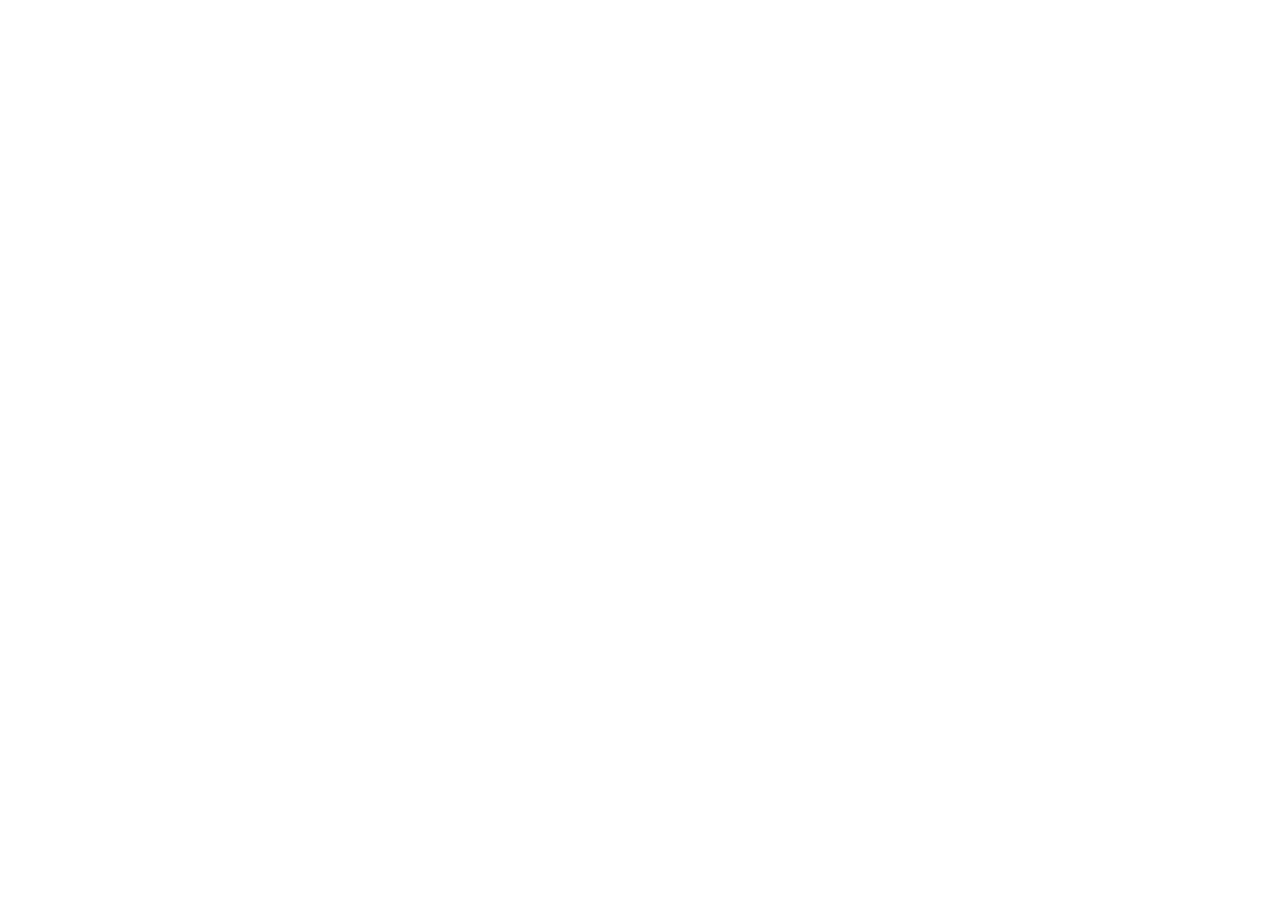
==== мой сайт/index.html/index.html @ de65061a "mysait" ====
<!DOCTYPE html>
<html lang="en">

<head>
    <meta charset="UTF-8">
    <meta name="viewport" content="width=device-width, initial-scale=1.0">
    <title>Document</title>
    <link rel="stylesheet" href="styles/style.css">
</head>

<body>
    <main>

    </main>
    <nav>
        <div>
        </div>
    </nav>
</body>
---- мой сайт/index.html/styles/style.css ----
@import url("reset.css");
@import url("fonts.css");
@import url("layout.css");
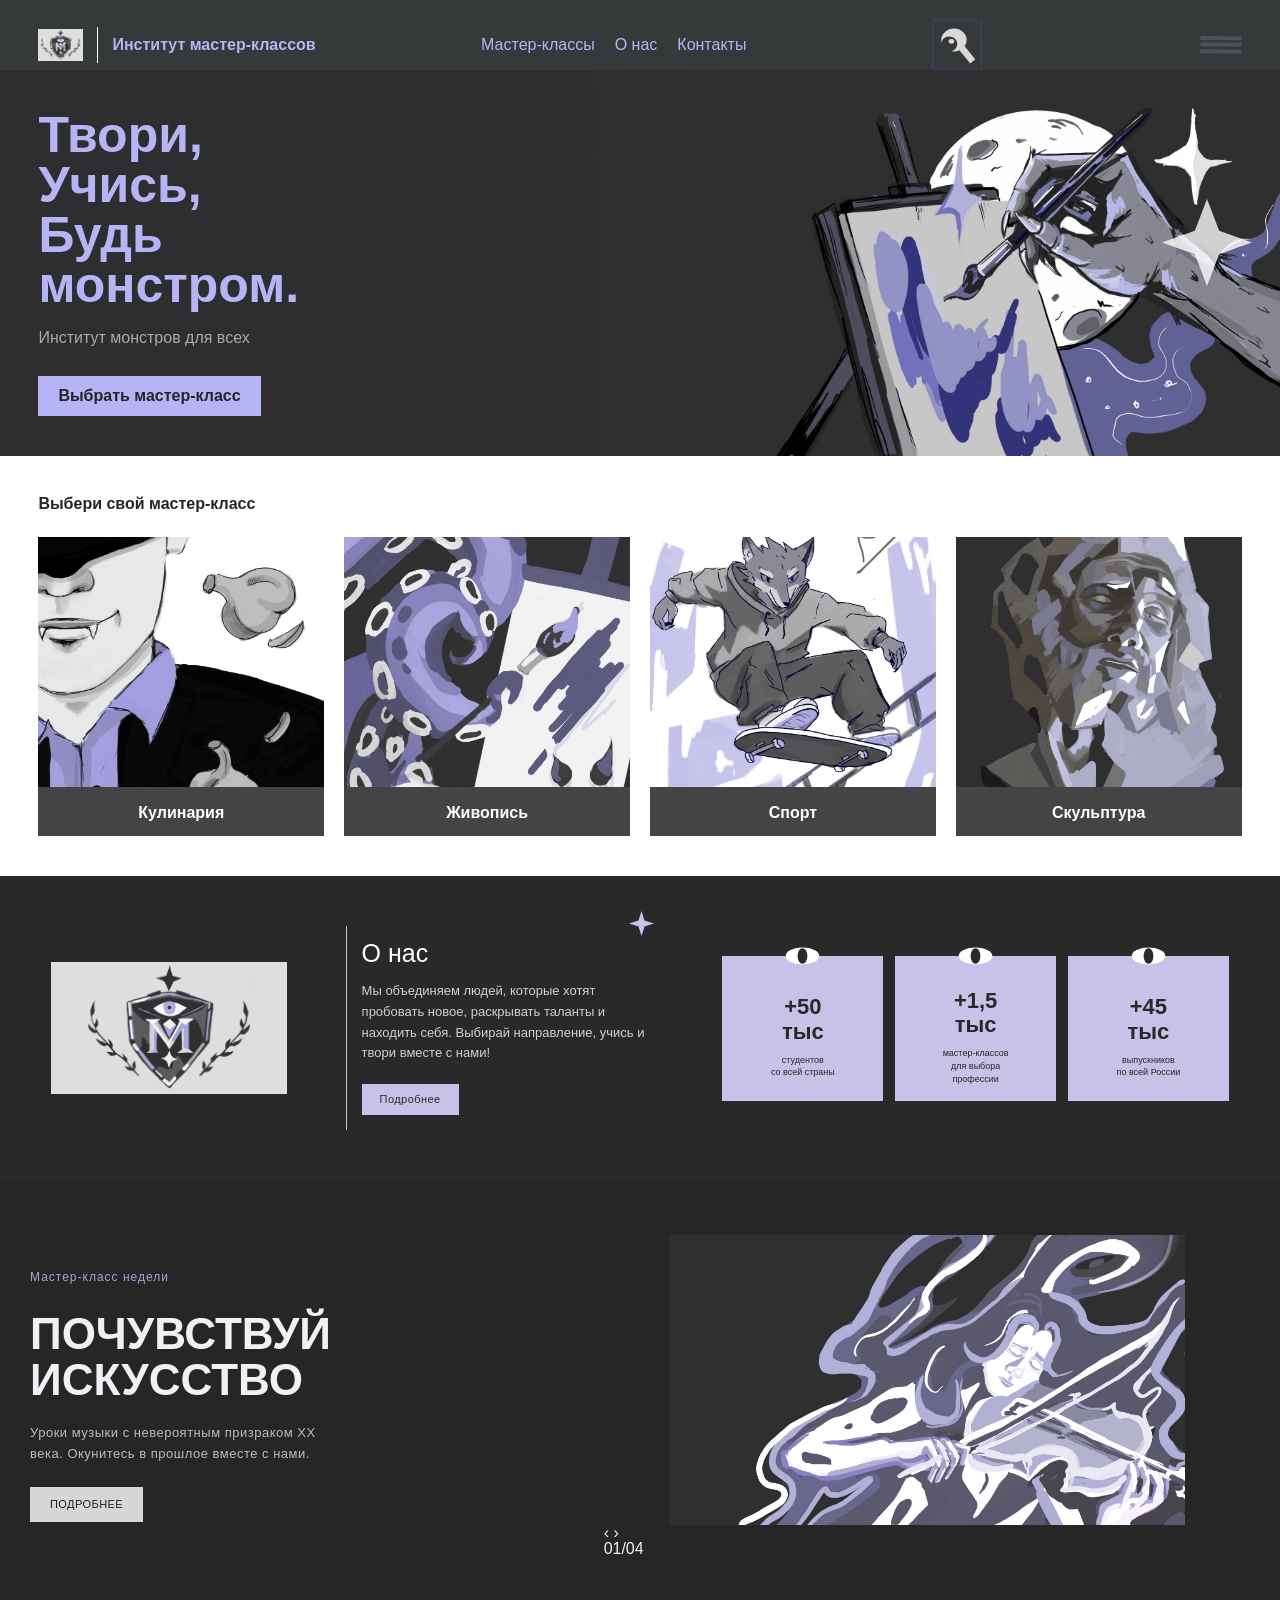
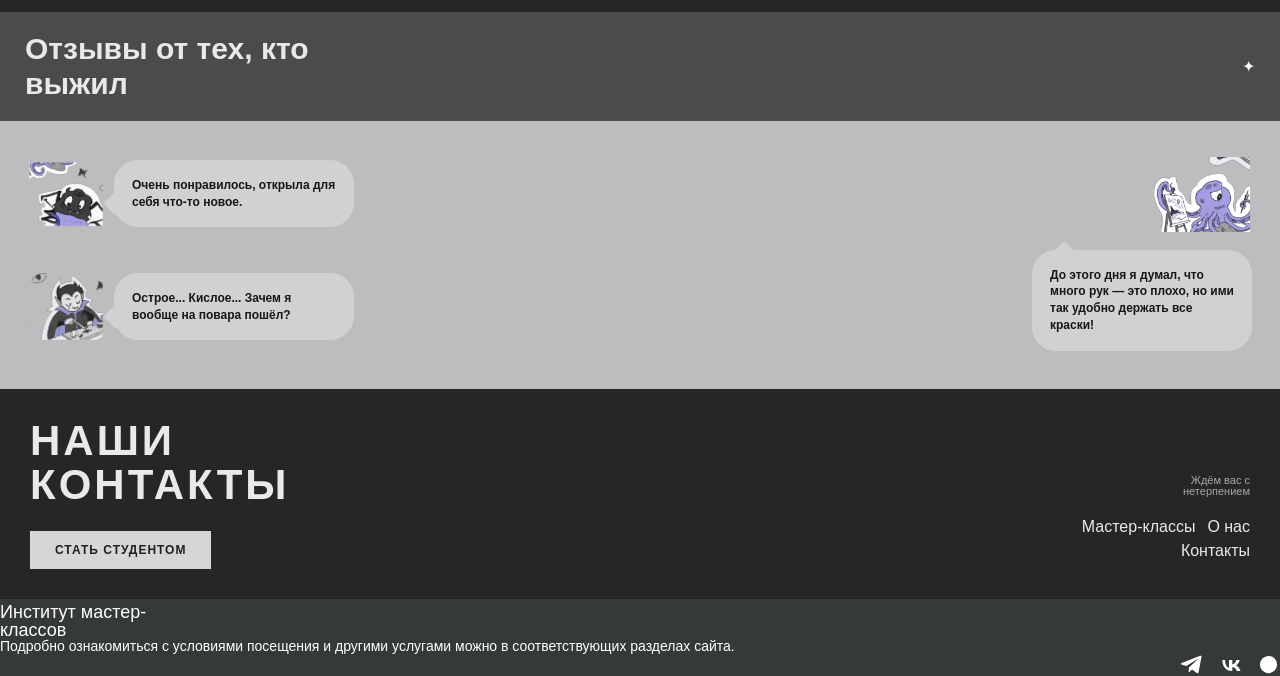
==== commit 5156e900: "sesia" ====
--- a/мой сайт/index.html/index.html
+++ b/мой сайт/index.html/index.html
@@ -1,19 +1,273 @@
 <!DOCTYPE html>
-<html lang="en">
+<html lang="ru">
 
 <head>
     <meta charset="UTF-8">
     <meta name="viewport" content="width=device-width, initial-scale=1.0">
-    <title>Document</title>
+    <title>Институт мастер-классов</title>
     <link rel="stylesheet" href="styles/style.css">
 </head>
 
 <body>
+
+    <header class="header">
+        <div class="brand">
+            <img src="images/logo.jpg" class="logo" alt="Логотип">
+            <span class="brand-divider" aria-hidden="true"></span>
+            <h2>Институт мастер-классов</h2>
+        </div>
+
+        <nav>
+            <a href="#classes">Мастер-классы</a>
+            <a href="#about">О нас</a>
+            <a href="#contacts">Контакты</a>
+        </nav>
+
+        <svg class="svgnav" width="113" height="116" viewBox="0 0 113 116" fill="none" xmlns="http://www.w3.org/2000/svg">
+            <rect x="0.5" y="0.5" width="112" height="115" rx="4.5" stroke="#8A38F5" stroke-dasharray="10 5"/>
+            <path d="M66 63L93 96" stroke-width="15" stroke="#D9D9D9"/>
+            <ellipse cx="49.5" cy="46.5" rx="29.5" ry="26.5" fill="#D9D9D9"/>
+            <path d="M57 55.5C57 65.165 48.7173 73 38.5 73C28.2827 73 20 65.165 20 55.5C20 45.835 28.2827 38 38.5 38C48.7173 38 57 45.835 57 55.5Z" fill="#36393A"/>
+            <ellipse cx="43.5" cy="49.5" rx="6.5" ry="5.5" fill="#D9D9D9"/>
+        </svg>
+
+        <svg class="menu-icon" width="107" height="45" viewBox="0 0 107 45" fill="none" xmlns="http://www.w3.org/2000/svg" aria-hidden="true">
+            <path d="M105.095 34.9912L105 44.9902L0 44L0.09375 34L105.095 34.9912Z" fill="#606775"/>
+            <path d="M106.143 17L106.047 27L1.04688 26L1.14258 16L106.143 17Z" fill="#606775"/>
+            <path d="M106.095 1L105.999 11L0.999023 10L1.09473 0L106.095 1Z" fill="#606775"/>
+        </svg>
+    </header>
+
     <main>
 
+        <section class="hero">
+            <div class="hero-text">
+                <h1>Твори,<br>Учись,<br>Будь<br>монстром.</h1>
+                <p>Институт монстров для всех</p>
+                <span class="button">Выбрать мастер-класс</span>
+            </div>
+
+            <img src="images/hero.jpg" alt="Иллюстрация института">
+
+            <svg class="hero-star" width="155" height="150" viewBox="0 0 155 150" fill="none" xmlns="http://www.w3.org/2000/svg" aria-hidden="true">
+                <path d="M77.5 0L98.432 54.7432L155 75L98.432 95.2568L77.5 150L56.568 95.2568L0 75L56.568 54.7432L77.5 0Z" fill="#FEFDFD" fill-opacity="0.79"/>
+            </svg>
+        </section>
+
+        <section class="classes" id="classes">
+            <h2>Выбери свой мастер-класс</h2>
+
+            <div class="cards">
+                <div class="card">
+                    <img src="images/cooking.jpg" alt="Кулинария">
+                    <h3>Кулинария</h3>
+                </div>
+
+                <div class="card">
+                    <img src="images/painting.jpg" alt="Живопись">
+                    <h3>Живопись</h3>
+                </div>
+
+                <div class="card">
+                    <img src="images/sport.jpg" alt="Спорт">
+                    <h3>Спорт</h3>
+                </div>
+
+                <div class="card">
+                    <img src="images/sculpture.jpg" alt="Скульптура">
+                    <h3>Скульптура</h3>
+                </div>
+            </div>
+        </section>
+
+        <section class="about" id="about">
+            <div class="about-logo">
+                <img src="images/logo.jpg" alt="Логотип института">
+            </div>
+
+            <div class="about-text">
+                <svg class="about-star" viewBox="0 0 100 100" aria-hidden="true">
+                    <polygon points="50,0 62,38 100,50 62,62 50,100 38,62 0,50 38,38" fill="#C8C2E8"/>
+                </svg>
+
+                <h2>О нас</h2>
+
+                <p>
+                    Мы объединяем людей, которые хотят пробовать
+                    новое, раскрывать таланты и находить себя.
+                    Выбирай направление, учись и твори вместе с нами!
+                </p>
+
+                <span class="about-button">Подробнее</span>
+            </div>
+
+            <div class="about-stats">
+                <div class="stat-card">
+                    <svg class="eye" viewBox="0 0 50 25" aria-hidden="true">
+                        <ellipse cx="25" cy="12.5" rx="24" ry="12" fill="white"/>
+                        <ellipse cx="25" cy="12.5" rx="7" ry="11" fill="#292929"/>
+                    </svg>
+                    <h3>+50<br>тыс</h3>
+                    <p>студентов<br>со всей страны</p>
+                </div>
+
+                <div class="stat-card">
+                    <svg class="eye" viewBox="0 0 50 25" aria-hidden="true">
+                        <ellipse cx="25" cy="12.5" rx="24" ry="12" fill="white"/>
+                        <ellipse cx="25" cy="12.5" rx="7" ry="11" fill="#292929"/>
+                    </svg>
+                    <h3>+1,5<br>тыс</h3>
+                    <p>мастер-классов<br>для выбора<br>профессии</p>
+                </div>
+
+                <div class="stat-card">
+                    <svg class="eye" viewBox="0 0 50 25" aria-hidden="true">
+                        <ellipse cx="25" cy="12.5" rx="24" ry="12" fill="white"/>
+                        <ellipse cx="25" cy="12.5" rx="7" ry="11" fill="#292929"/>
+                    </svg>
+                    <h3>+45<br>тыс</h3>
+                    <p>выпускников<br>по всей России</p>
+                </div>
+            </div>
+        </section>
+
+        <section class="weekly-masterclass" id="weekly">
+            <div class="weekly-info">
+                <p class="weekly-label">Мастер-класс недели</p>
+                <h2>Почувствуй<br>искусство</h2>
+
+                <p class="weekly-description">
+                    Уроки музыки с невероятным призраком
+                    XX века. Окунитесь в прошлое вместе с нами.
+                </p>
+
+                <span class="weekly-button">Подробнее</span>
+            </div>
+
+            <div class="weekly-art">
+                <div class="weekly-image">
+                    <img src="images/violin-girl.jpg" alt="Девушка играет на скрипке">
+
+                    <div class="weekly-arrows">
+                        <span>‹</span>
+                        <span>›</span>
+                        <p>01/04</p>
+                    </div>
+                </div>
+            </div>
+        </section>
+
+        <section class="reviews" id="reviews">
+            <div class="reviews-heading">
+                <h2>Отзывы от тех, кто<br>выжил</h2>
+                <span class="reviews-heading-star">✦</span>
+            </div>
+
+            <div class="reviews-content">
+                <article class="review-card review-one">
+                    <img class="review-drawing" src="images/review-monster.png" alt="Монстрик">
+
+                    <div class="review-bubble">
+                        <p>
+                            Очень понравилось,
+                            открыла для себя
+                            что-то новое.
+                        </p>
+                    </div>
+                </article>
+
+                <article class="review-card review-two">
+                    <img class="review-drawing" src="images/review-chef.png" alt="Монстр-повар">
+
+                    <div class="review-bubble">
+                        <p>
+                            Острое... Кислое...
+                            Зачем я вообще
+                            на повара пошёл?
+                        </p>
+                    </div>
+                </article>
+
+                <article class="review-card review-three">
+                    <img class="review-drawing" src="images/review-painter.png" alt="Монстр-художник">
+
+                    <div class="review-bubble">
+                        <p>
+                            До этого дня я думал,
+                            что много рук — это
+                            плохо, но ими так
+                            удобно держать
+                            все краски!
+                        </p>
+                    </div>
+                </article>
+            </div>
+        </section>
+
+        <section class="contacts" id="contacts">
+            <div class="contacts-main">
+                <h2>Наши<br>контакты</h2>
+                <span class="contacts-button">Стать студентом</span>
+            </div>
+
+            <div class="contacts-side">
+                <p class="contacts-caption">
+                    Ждём вас с<br>
+                    нетерпением
+                </p>
+
+                <div class="contacts-nav">
+                    <span>Мастер-классы</span>
+                    <span>О нас</span>
+                    <span>Контакты</span>
+                </div>
+            </div>
+        </section>
+
     </main>
-    <nav>
-        <div>
+
+    <footer class="footer">
+        <div class="footer-brand">
+            <div class="footer-logo2">
+                <img src="images/logo2.jpg" alt="Логотип института">
+            </div>
+
+            <span class="footer-divider"></span>
+
+            <span class="footer-title">
+                Институт мастер-<br>
+                классов
+            </span>
         </div>
-    </nav>
-</body>+
+        <p class="footer-note">
+            Подробно ознакомиться с условиями
+            посещения и другими услугами можно
+            в соответствующих разделах сайта.
+        </p>
+
+        <div class="footer-socials">
+            <div class="social-icon" aria-label="Telegram">
+                <svg viewBox="0 0 24 24" aria-hidden="true">
+                    <path d="M21.5 3.5 18.3 20c-.2 1.2-.9 1.5-1.8.9l-5-3.7-2.4 2.3c-.3.3-.6.6-1.2.6l.4-5.1 9.3-8.4c.4-.4-.1-.6-.6-.2L5.5 13.6.6 12c-1.1-.3-1.1-1.1.2-1.6L20 2.9c.9-.3 1.7.2 1.5.6Z"/>
+                </svg>
+            </div>
+
+            <div class="social-icon" aria-label="ВКонтакте">
+                <svg viewBox="0 0 24 24" aria-hidden="true">
+                    <path d="M3.5 7.2c.2 7.2 3.8 11.5 10 11.5h.4v-4.1c2.3.2 4 1.9 4.7 4.1h3.8c-.9-3.3-3.1-5.2-4.5-5.9 1.4-.9 3.2-3.1 3.7-5.6h-3.5c-.7 2.4-2.5 4.5-4.2 4.7V7.2h-3.5v8.2c-1.8-.5-4-2.9-4.1-8.2H3.5Z"/>
+                </svg>
+            </div>
+
+            <div class="social-icon" aria-label="Веб-сайт">
+                <svg viewBox="0 0 24 24" aria-hidden="true">
+                    <circle cx="12" cy="12" r="9"/>
+                    <ellipse cx="12" cy="12" rx="4" ry="9"/>
+                    <path d="M3.5 9h17M3.5 15h17"/>
+                </svg>
+            </div>
+        </div>
+    </footer>
+
+</body>
+</html>
